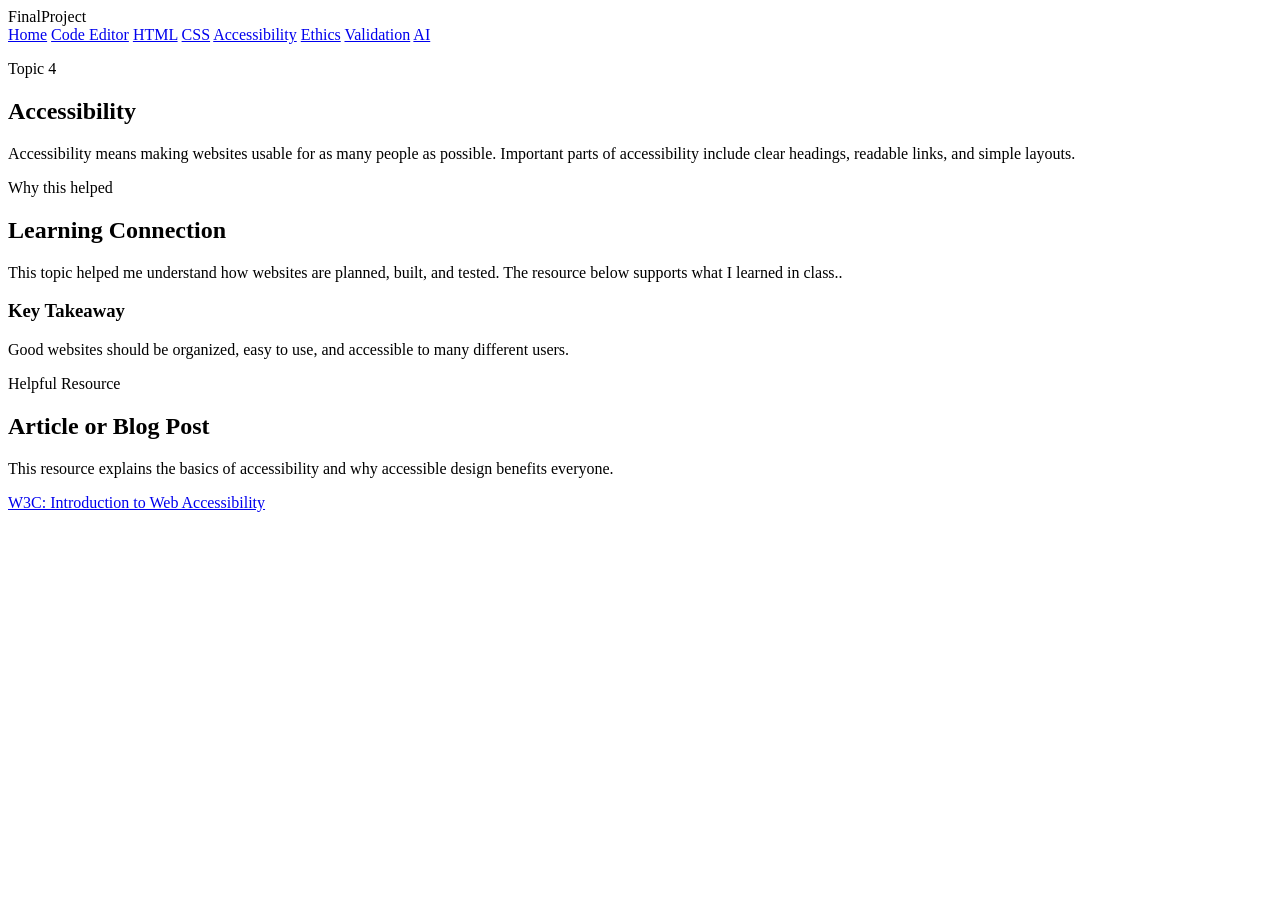
==== accessibility.html @ 08820fb1 "Add files via upload" ====
<!DOCTYPE html>
<html lang="en">
<head>
    <meta charset="UTF-8">
    <meta name="viewport" content="width=device-width, initial-scale=1.0">
    <title>Accessibility</title>
    <link rel="stylesheet" href="css/style.css">
</head>
<body>
    <header class="site-header">
        <nav class="navbar" aria-label="Main navigation">
            <div class="logo">FinalProject</div>
            <div class="nav-links">
            <a href="index.html">Home</a>
            <a href="code-editor.html">Code Editor</a>
            <a href="semantic.html">HTML</a>
            <a href="css.html">CSS</a>
            <a href="accessibility.html">Accessibility</a>
            <a href="ethics.html">Ethics</a>
            <a href="validation.html">Validation</a>
            <a href="ai.html">AI</a>
            </div>
        </nav>

        <section class="hero">
            <p class="eyebrow">Topic 4</p>
            <h1>Accessibility</h1>
            <p>Accessibility means making websites usable for as many people as possible. Important parts of accessibility include clear headings, readable links, and simple layouts.</p>
        </section>
    </header>

    <main>

        <section class="content-section two-column">
            <div>
                <p class="mini-title">Why this helped</p>
                <h2>Learning Connection</h2>
                <p>This topic helped me understand how websites are planned, built, and tested. The resource below supports what I learned in class..</p>
            </div>
            <div class="note-box">
                <h3>Key Takeaway</h3>
                <p>Good websites should be organized, easy to use, and accessible to many different users.</p>
            </div>
        </section>
    
        <section class="resource-card">
            <div>
                <p class="mini-title">Helpful Resource</p>
                <h2>Article or Blog Post</h2>
                <p>This resource explains the basics of accessibility and why accessible design benefits everyone.</p>
            </div>
            <a class="resource-button" href="https://validator.w3.org/" target="_blank" rel="noopener">
                W3C: Introduction to Web Accessibility
            </a>
        </section>
    </main>
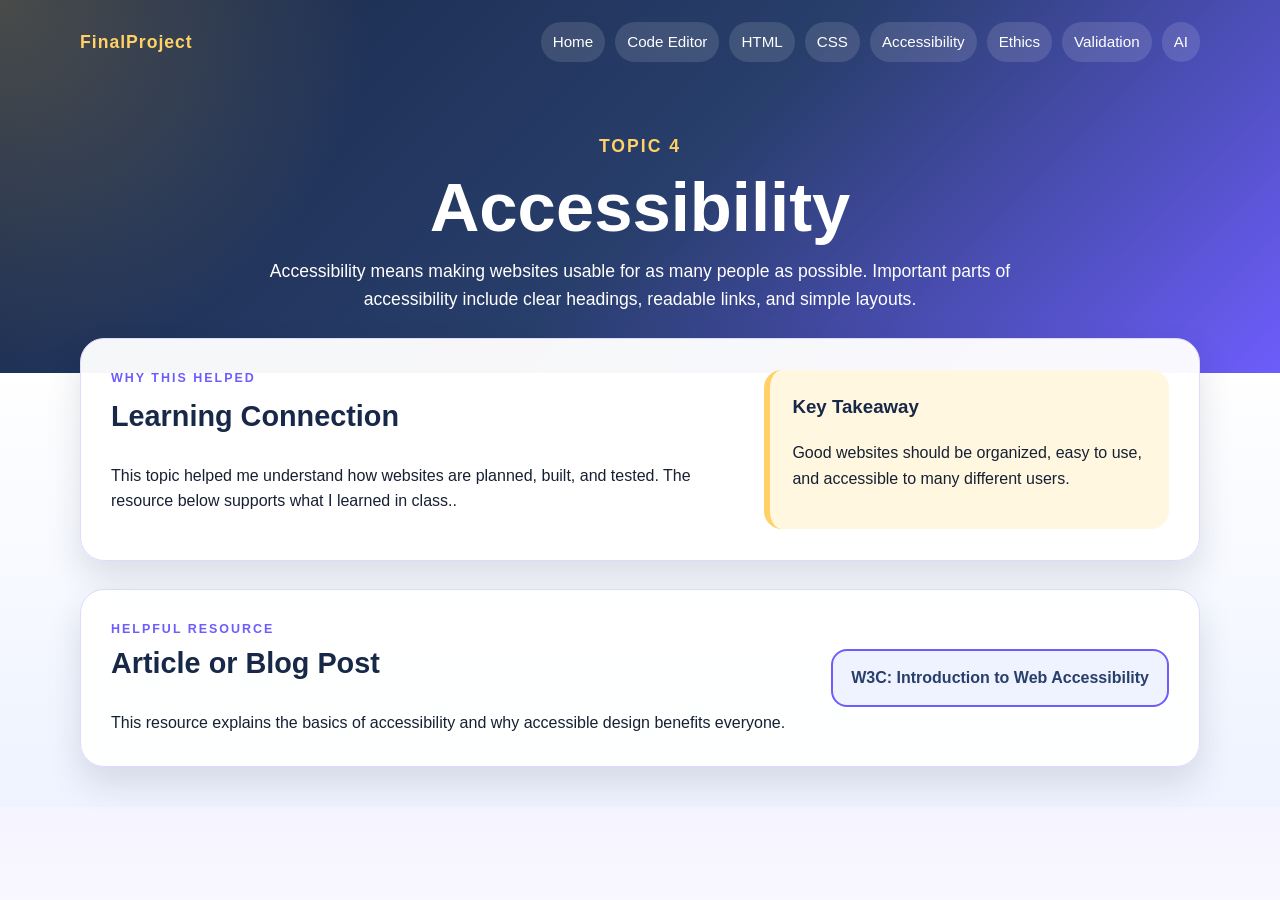
==== commit 37f28d9e: "Add files via upload" ====
--- a/accessibility.html
+++ b/accessibility.html
@@ -4,7 +4,7 @@
     <meta charset="UTF-8">
     <meta name="viewport" content="width=device-width, initial-scale=1.0">
     <title>Accessibility</title>
-    <link rel="stylesheet" href="css/style.css">
+    <link rel="stylesheet" href="styles.css">
 </head>
 <body>
     <header class="site-header">
--- a/styles.css
+++ b/styles.css
@@ -0,0 +1,278 @@
+
+
+* {
+    box-sizing: border-box;
+}
+
+body {
+    margin: 0;
+    font-family: "Trebuchet MS", Verdana, sans-serif;
+    color: #172033;
+    background: linear-gradient(180deg, #f6f4ff 0%, #ffffff 45%, #eef3ff 100%);
+    line-height: 1.6;
+}
+
+.site-header {
+    background:
+        radial-gradient(circle at top left, rgba(248, 200, 74, 0.22), transparent 28%),
+        linear-gradient(135deg, #182848 0%, #283e6b 52%, #6d5dfc 100%);
+    color: white;
+    padding-bottom: 60px;
+}
+
+.navbar {
+    width: min(1120px, 92%);
+    margin: 0 auto;
+    padding: 22px 0;
+    display: flex;
+    justify-content: space-between;
+    align-items: center;
+    gap: 22px;
+}
+
+.logo {
+    font-weight: bold;
+    letter-spacing: 1px;
+    font-size: 1.1rem;
+    color: #ffd166;
+}
+
+.nav-links {
+    display: flex;
+    flex-wrap: wrap;
+    justify-content: flex-end;
+    gap: 10px;
+}
+
+.nav-links a {
+    color: #ffffff;
+    text-decoration: none;
+    font-size: 0.95rem;
+    padding: 8px 12px;
+    border-radius: 999px;
+    background-color: rgba(255, 255, 255, 0.12);
+}
+
+.nav-links a:hover,
+.nav-links a:focus {
+    background-color: #ffd166;
+    color: #172033;
+    text-decoration: underline;
+}
+
+.hero {
+    width: min(920px, 92%);
+    margin: 48px auto 0;
+    text-align: center;
+}
+
+.eyebrow,
+.mini-title {
+    text-transform: uppercase;
+    letter-spacing: 2px;
+    font-weight: bold;
+    font-size: 0.78rem;
+}
+
+.eyebrow {
+    color: #ffd166;
+}
+
+.hero h1 {
+    font-size: clamp(2.2rem, 6vw, 4.3rem);
+    line-height: 1.05;
+    margin: 12px 0;
+}
+
+.hero p {
+    max-width: 760px;
+    margin: 0 auto;
+    font-size: 1.1rem;
+}
+
+main {
+    width: min(1120px, 92%);
+    margin: -35px auto 40px;
+    display: grid;
+    gap: 28px;
+}
+
+.content-section,
+.resource-card {
+    background-color: rgba(255, 255, 255, 0.96);
+    border: 1px solid #ded9ff;
+    border-radius: 24px;
+    box-shadow: 0 16px 35px rgba(23, 32, 51, 0.13);
+    padding: 30px;
+}
+
+.section-heading {
+    margin-bottom: 20px;
+}
+
+.mini-title {
+    color: #6d5dfc;
+    margin: 0 0 4px;
+}
+
+h2,
+h3 {
+    color: #182848;
+}
+
+h2 {
+    margin-top: 0;
+    font-size: 1.8rem;
+}
+
+.topic-grid {
+    display: grid;
+    grid-template-columns: repeat(3, 1fr);
+    gap: 18px;
+}
+
+.topic-card {
+    background-color: #f8f7ff;
+    border: 1px solid #e4e0ff;
+    border-radius: 18px;
+    padding: 22px;
+    transition: transform 0.2s ease, box-shadow 0.2s ease;
+}
+
+.topic-card:hover {
+    transform: translateY(-4px);
+    box-shadow: 0 12px 24px rgba(23, 32, 51, 0.12);
+}
+
+.topic-card h3 {
+    margin-top: 0;
+}
+
+.topic-card a,
+.resource-button {
+    color: #283e6b;
+    font-weight: bold;
+}
+
+.topic-card a:hover,
+.topic-card a:focus,
+.resource-button:hover,
+.resource-button:focus {
+    color: #c97a00;
+    text-decoration: underline;
+}
+
+.two-column {
+    display: grid;
+    grid-template-columns: 1.4fr 0.9fr;
+    align-items: center;
+    gap: 24px;
+}
+
+.note-box {
+    background-color: #fff7df;
+    border-left: 6px solid #ffd166;
+    border-radius: 18px;
+    padding: 22px;
+}
+
+.note-box h3 {
+    margin-top: 0;
+}
+
+.resource-card {
+    display: flex;
+    justify-content: space-between;
+    align-items: center;
+    gap: 24px;
+}
+
+.resource-card p {
+    margin-bottom: 0;
+}
+
+.resource-button {
+    display: inline-block;
+    min-width: 260px;
+    text-align: center;
+    text-decoration: none;
+    background-color: #eef3ff;
+    border: 2px solid #6d5dfc;
+    border-radius: 16px;
+    padding: 14px 18px;
+}
+
+.resource-button:hover,
+.resource-button:focus {
+    background-color: #ffd166;
+    border-color: #ffd166;
+}
+
+footer {
+    background-color: #172033;
+    color: white;
+    padding: 24px;
+    text-align: center;
+}
+
+footer p {
+    margin: 0 0 6px;
+}
+
+footer a {
+    color: #ffd166;
+    font-weight: bold;
+}
+
+footer a:hover,
+footer a:focus {
+    color: white;
+}
+
+@media (max-width: 850px) {
+    .navbar,
+    .resource-card,
+    .two-column {
+        flex-direction: column;
+        display: flex;
+        align-items: stretch;
+    }
+
+    .nav-links {
+        justify-content: center;
+    }
+
+    .topic-grid {
+        grid-template-columns: 1fr 1fr;
+    }
+
+    .resource-button {
+        min-width: 100%;
+    }
+}
+
+@media (max-width: 560px) {
+    .navbar {
+        align-items: center;
+    }
+
+    .nav-links {
+        flex-direction: column;
+        width: 100%;
+    }
+
+    .nav-links a {
+        display: block;
+        text-align: center;
+    }
+
+    .topic-grid {
+        grid-template-columns: 1fr;
+    }
+
+    .content-section,
+    .resource-card {
+        padding: 22px;
+        border-radius: 18px;
+    }
+}
